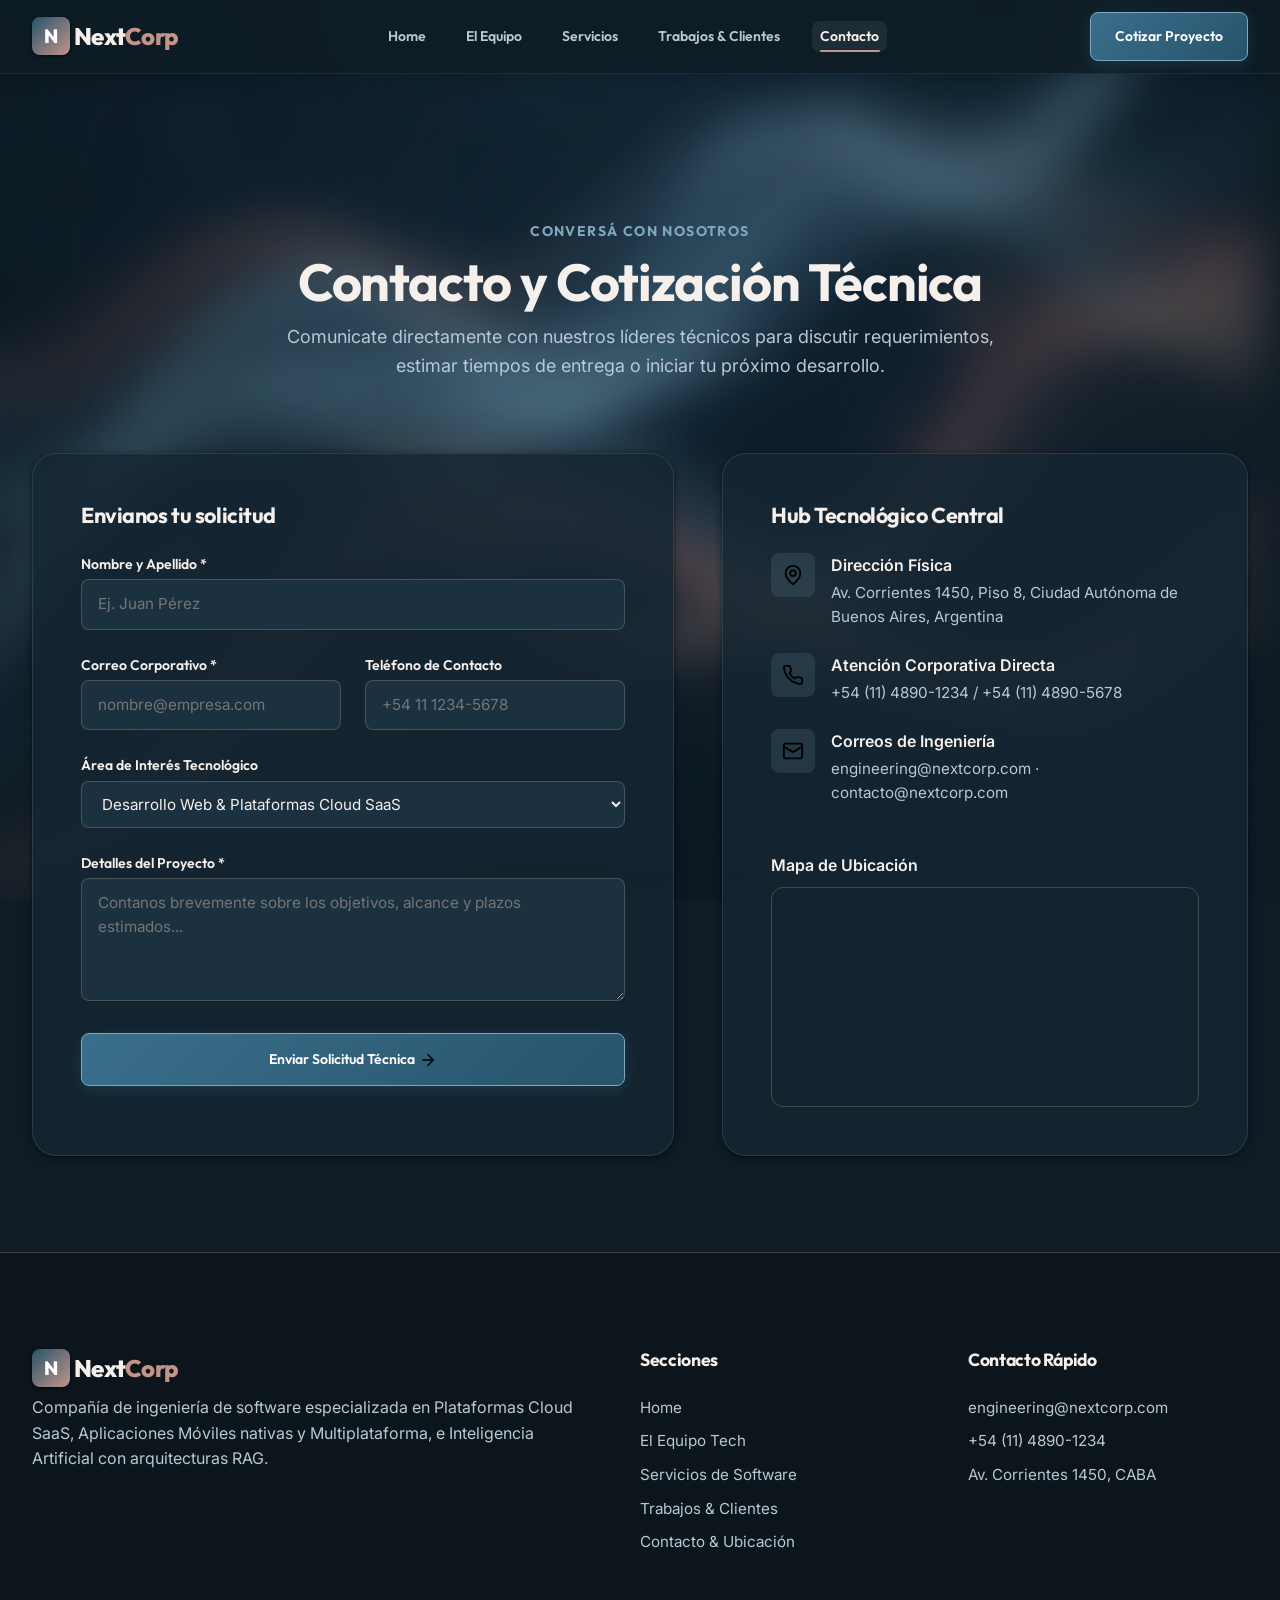
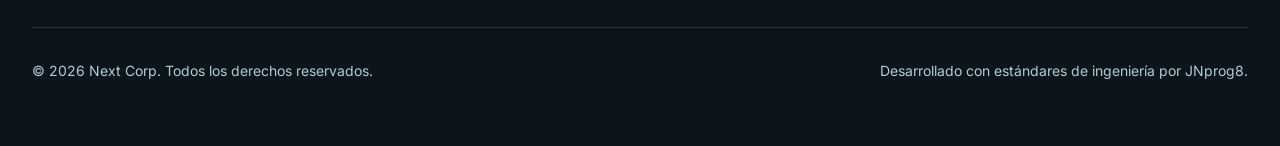
==== src/contacto.html @ 1a6bcebc "feat(portal): implement multi-page corporate website for Next Corp (Sprint 1) - Multi-page architect" ====
<!DOCTYPE html>
<html lang="es">
<head>
  <meta charset="UTF-8">
  <meta name="viewport" content="width=device-width, initial-scale=1.0">
  <title>Contacto y Cotizaciones — Next Corp</title>
  <meta name="description" content="Comunicate con el equipo de ingeniería de Next Corp para cotizar proyectos de desarrollo web, plataformas cloud, apps móviles o inteligencia artificial.">
  <meta name="author" content="Next Corp">

  <!-- Google Fonts: Inter & Outfit -->
  <link rel="preconnect" href="https://fonts.googleapis.com">
  <link rel="preconnect" href="https://fonts.gstatic.com" crossorigin>
  <link href="https://fonts.googleapis.com/css2?family=Inter:wght@300;400;500;600;700&family=Outfit:wght@500;600;700;800&display=swap" rel="stylesheet">

  <!-- Estilos Modulares -->
  <link rel="stylesheet" href="css/variables.css">
  <link rel="stylesheet" href="css/base.css">
  <link rel="stylesheet" href="css/layout.css">
  <link rel="stylesheet" href="css/components.css">
  <link rel="stylesheet" href="css/animations.css">
</head>
<body>
  <!-- Fondo Animado Atmosférico con Efecto Blur -->
  <div class="site-background" aria-hidden="true">
    <img src="assets/img/background-animated.gif" alt="" class="site-background__media">
    <div class="site-background__overlay"></div>
  </div>

  <!-- Barra de Progreso de Navegación Superior (Top Progress Bar) -->
  <div class="page-progress-bar" aria-hidden="true"></div>

  <!-- Enlace accesible para saltar al contenido principal -->
  <a class="skip-link" href="#main">Saltar al contenido principal</a>

  <!-- ==========================================================================
       Header y Navegación Principal
       ========================================================================== -->
  <header class="site-header" data-header>
    <div class="container site-header__inner">
      <a href="index.html" class="logo" aria-label="Next Corp, ir al inicio">
        <span class="logo__mark" aria-hidden="true">N</span>
        <span>Next<span class="logo__accent">Corp</span></span>
      </a>

      <!-- Navegación Desktop -->
      <nav class="site-nav" aria-label="Navegación principal">
        <a href="index.html" class="site-nav__link" data-nav-link>Home</a>
        <a href="equipo.html" class="site-nav__link" data-nav-link>El Equipo</a>
        <a href="servicios.html" class="site-nav__link" data-nav-link>Servicios</a>
        <a href="trabajos.html" class="site-nav__link" data-nav-link>Trabajos & Clientes</a>
        <a href="contacto.html" class="site-nav__link is-active" data-nav-link>Contacto</a>
      </nav>

      <div class="flex items-center gap-sm">
        <a href="contacto.html" class="btn btn--primary" id="header-cta-btn">Cotizar Proyecto</a>
        <button type="button" class="nav-toggle" aria-label="Abrir menú de navegación" aria-expanded="false" data-nav-toggle>
          <span class="nav-toggle__bar" aria-hidden="true"></span>
          <span class="nav-toggle__bar" aria-hidden="true"></span>
          <span class="nav-toggle__bar" aria-hidden="true"></span>
        </button>
      </div>
    </div>

    <!-- Menú Móvil -->
    <div class="mobile-nav" data-mobile-nav aria-label="Menú móvil">
      <a href="index.html" class="mobile-nav__link" data-nav-link>Home</a>
      <a href="equipo.html" class="mobile-nav__link" data-nav-link>El Equipo</a>
      <a href="servicios.html" class="mobile-nav__link" data-nav-link>Servicios</a>
      <a href="trabajos.html" class="mobile-nav__link" data-nav-link>Trabajos & Clientes</a>
      <a href="contacto.html" class="mobile-nav__link is-active" data-nav-link>Contacto</a>
    </div>
  </header>

  <main id="main" class="page-content" style="padding-top: calc(var(--header-height, 74px) + var(--space-xl));">
    <!-- ==========================================================================
         Encabezado de Contacto
         ========================================================================== -->
    <section class="section" aria-label="Contacto y Asesoramiento">
      <div class="container">
        <div class="section-header" data-animate>
          <p class="eyebrow">Conversá con nosotros</p>
          <h1 class="section-title">Contacto y Cotización Técnica</h1>
          <p class="section-subtitle">
            Comunicate directamente con nuestros líderes técnicos para discutir requerimientos, estimar tiempos de entrega o iniciar tu próximo desarrollo.
          </p>
        </div>

        <div class="contact-grid">
          <!-- Columna Izquierda: Formulario y Panel de Confirmación -->
          <div class="contact-card" data-animate>
            
            <!-- Estado General / Errores de Servidor -->
            <div class="form-status" data-form-status role="status" aria-live="polite"></div>

            <!-- Formulario Interactivo con POST y Action -->
            <form action="/api/contact" method="post" data-contact-form novalidate>
              <h2 style="color: var(--color-light); font-size: 1.35rem; margin-bottom: var(--space-md);">Envianos tu solicitud</h2>

              <div class="form-group">
                <label for="contact-name" class="form-label">Nombre y Apellido *</label>
                <input type="text" id="contact-name" name="name" class="form-control" placeholder="Ej. Juan Pérez" required>
                <p class="form-error" data-error-for="contact-name"></p>
              </div>

              <div class="grid grid--2-col" style="gap: var(--space-md);">
                <div class="form-group">
                  <label for="contact-email" class="form-label">Correo Corporativo *</label>
                  <input type="email" id="contact-email" name="email" class="form-control" placeholder="nombre@empresa.com" required>
                  <p class="form-error" data-error-for="contact-email"></p>
                </div>

                <div class="form-group">
                  <label for="contact-phone" class="form-label">Teléfono de Contacto</label>
                  <input type="tel" id="contact-phone" name="phone" class="form-control" placeholder="+54 11 1234-5678">
                </div>
              </div>

              <div class="form-group">
                <label for="contact-service" class="form-label">Área de Interés Tecnológico</label>
                <select id="contact-service" name="service" class="form-control" style="background-color: var(--md-sys-color-surface-container);">
                  <option value="web-cloud">Desarrollo Web & Plataformas Cloud SaaS</option>
                  <option value="mobile">Aplicaciones Móviles (iOS / Android)</option>
                  <option value="ai-data">Inteligencia Artificial, RAG & Data Engineering</option>
                  <option value="consulting">Auditoría de Arquitectura & Consultoría</option>
                </select>
              </div>

              <div class="form-group">
                <label for="contact-message" class="form-label">Detalles del Proyecto *</label>
                <textarea id="contact-message" name="message" rows="4" class="form-control" placeholder="Contanos brevemente sobre los objetivos, alcance y plazos estimados..." required></textarea>
                <p class="form-error" data-error-for="contact-message"></p>
              </div>

              <button type="submit" class="btn btn--primary" style="width: 100%; padding-block: 0.9rem;">
                <span>Enviar Solicitud Técnica</span>
                <img src="assets/icons/arrow-right.svg" width="18" height="18" alt="" aria-hidden="true">
              </button>
            </form>

            <!-- Panel de Confirmación Exitosa (Ocultamiento del Formulario + Revelado) -->
            <div class="contact-success-card" data-form-success-card tabindex="-1" aria-live="polite">
              <div class="contact-success-card__icon" aria-hidden="true">
                <svg width="32" height="32" viewBox="0 0 24 24" fill="none" stroke="currentColor" stroke-width="3">
                  <polyline points="20 6 9 17 4 12"></polyline>
                </svg>
              </div>
              <h2 style="color: var(--color-light); font-size: 1.4rem; margin-bottom: var(--space-xs);">¡Solicitud Enviada con Éxito!</h2>
              <p style="margin-bottom: var(--space-lg); color: var(--md-sys-color-on-surface-variant);">
                Hemos recibido tu mensaje correctamente. Un arquitecto de software de <strong>Next Corp</strong> revisará tus requerimientos y se pondrá en contacto dentro de las próximas 24 horas hábiles.
              </p>
              <button type="button" class="btn btn--outline" data-form-new-message>
                <span>Enviar otra consulta</span>
              </button>
            </div>

          </div>

          <!-- Columna Derecha: Información Directa y Mapa Embed -->
          <div class="contact-card" data-animate data-delay="200" style="display: flex; flex-direction: column; justify-content: space-between;">
            <div>
              <h2 style="color: var(--color-light); font-size: 1.35rem; margin-bottom: var(--space-md);">Hub Tecnológico Central</h2>
              
              <ul class="contact-info-list">
                <li class="contact-info-item">
                  <div class="contact-info-icon" aria-hidden="true">
                    <img src="assets/icons/map-pin.svg" width="22" height="22" alt="">
                  </div>
                  <div>
                    <p class="contact-info-title">Dirección Física</p>
                    <p class="contact-info-text">Av. Corrientes 1450, Piso 8, Ciudad Autónoma de Buenos Aires, Argentina</p>
                  </div>
                </li>

                <li class="contact-info-item">
                  <div class="contact-info-icon" aria-hidden="true">
                    <img src="assets/icons/phone.svg" width="22" height="22" alt="">
                  </div>
                  <div>
                    <p class="contact-info-title">Atención Corporativa Directa</p>
                    <p class="contact-info-text">+54 (11) 4890-1234 / +54 (11) 4890-5678</p>
                  </div>
                </li>

                <li class="contact-info-item">
                  <div class="contact-info-icon" aria-hidden="true">
                    <img src="assets/icons/mail.svg" width="22" height="22" alt="">
                  </div>
                  <div>
                    <p class="contact-info-title">Correos de Ingeniería</p>
                    <p class="contact-info-text">engineering@nextcorp.com · contacto@nextcorp.com</p>
                  </div>
                </li>
              </ul>
            </div>

            <!-- Mapa de Ubicación -->
            <div>
              <p class="contact-info-title" style="margin-bottom: var(--space-xs);">Mapa de Ubicación</p>
              <div class="map-container">
                <iframe
                  title="Mapa de ubicación del Hub Tecnológico de Next Corp en Buenos Aires"
                  src="https://www.google.com/maps/embed?pb=!1m18!1m12!1m3!1d3283.840733737213!2d-58.38883582425988!3d-34.608188172951714!2m3!1f0!2f0!3f0!3m2!1i1024!2i768!4f13.1!3m3!1m2!1s0x95bccac4d6d63321%3A0x6b9d62888cf3ca11!2sAv.%20Corrientes%201450%2C%20C1042AAO%20Cdad.%20Aut%C3%B3noma%20de%20Buenos%20Aires!5e0!3m2!1ses!2sar!4v1700000000000!5m2!1es!2sar"
                  allowfullscreen=""
                  loading="lazy"
                  referrerpolicy="no-referrer-when-downgrade">
                </iframe>
              </div>
            </div>
          </div>
        </div>
      </div>
    </section>
  </main>

  <!-- ==========================================================================
       Footer Corporativo
       ========================================================================== -->
  <footer class="site-footer">
    <div class="container">
      <div class="footer-grid">
        <div class="footer-brand">
          <a href="index.html" class="logo" style="margin-bottom: var(--space-xs);">
            <span class="logo__mark" aria-hidden="true">N</span>
            <span>Next<span class="logo__accent">Corp</span></span>
          </a>
          <p>
            Compañía de ingeniería de software especializada en Plataformas Cloud SaaS, Aplicaciones Móviles nativas y Multiplataforma, e Inteligencia Artificial con arquitecturas RAG.
          </p>
        </div>

        <div>
          <h4 class="footer-title">Secciones</h4>
          <ul class="footer-links">
            <li><a href="index.html">Home</a></li>
            <li><a href="equipo.html">El Equipo Tech</a></li>
            <li><a href="servicios.html">Servicios de Software</a></li>
            <li><a href="trabajos.html">Trabajos & Clientes</a></li>
            <li><a href="contacto.html">Contacto & Ubicación</a></li>
          </ul>
        </div>

        <div>
          <h4 class="footer-title">Contacto Rápido</h4>
          <ul class="footer-links">
            <li><a href="mailto:engineering@nextcorp.com">engineering@nextcorp.com</a></li>
            <li><a href="tel:+541148901234">+54 (11) 4890-1234</a></li>
            <li><a href="contacto.html">Av. Corrientes 1450, CABA</a></li>
          </ul>
        </div>
      </div>

      <div class="footer-bottom">
        <p>&copy; 2026 Next Corp. Todos los derechos reservados.</p>
        <p>Desarrollado con estándares de ingeniería por JNprog8.</p>
      </div>
    </div>
  </footer>

  <!-- Script Principal ES Modules -->
  <script type="module" src="./js/main.js"></script>
</body>
</html>
---- src/css/variables.css ----
:root {
  /* ==========================================================================
     Design Tokens - Paleta Armónica UX/UI Solicitada
     #28536B (Azul Petróleo), #C2948A (Dusty Rose), #7EA8BE (Azul Aero),
     #F6F0ED (Blanco Alabastro / Fondo Claro), #BBB193 (Sage Arena)
     ========================================================================== */
  
  /* Colores Base de la Paleta */
  --color-primary: #28536B;            /* Azul petróleo / Navy profundo corporativo */
  --color-primary-dark: #173241;       /* Azul petróleo oscuro para fondos y headers */
  --color-primary-light: #3a6f8c;      /* Azul petróleo brillante */

  --color-secondary: #C2948A;          /* Dusty Rose / Arcilla cálida (Acento y botones secundarios) */
  --color-secondary-dark: #a8766b;
  --color-secondary-light: #d6b2aa;

  --color-tertiary: #7EA8BE;           /* Azul Aero / Celeste suave (Links, badges, highlights) */
  --color-tertiary-dark: #5c8b9f;
  --color-tertiary-light: #a3c4d5;

  --color-light: #F6F0ED;              /* Blanco Alabastro / Lino suave (Superficie clara y textos) */
  --color-sand: #BBB193;               /* Sage Arena / Dorado suave (Detalles sutiles, bordes, tags) */

  /* Roles Tonales Material Design 3 */
  --md-sys-color-primary: var(--color-primary);
  --md-sys-color-on-primary: #ffffff;
  --md-sys-color-primary-container: #d8e5ed;
  --md-sys-color-on-primary-container: #102430;

  --md-sys-color-secondary: var(--color-secondary);
  --md-sys-color-on-secondary: #ffffff;
  --md-sys-color-secondary-container: #faebe8;
  --md-sys-color-on-secondary-container: #44241d;

  --md-sys-color-tertiary: var(--color-tertiary);
  --md-sys-color-on-tertiary: #ffffff;
  --md-sys-color-tertiary-container: #e6f0f5;
  --md-sys-color-on-tertiary-container: #1b3542;

  /* Superficies y Fondos en Modo Dark/High-Tech Elegante */
  --md-sys-color-background: #0f1c24;
  --md-sys-color-on-background: var(--color-light);
  --md-sys-color-surface: #152632;
  --md-sys-color-surface-container: #1b3140;
  --md-sys-color-surface-container-high: #243e50;
  --md-sys-color-on-surface: var(--color-light);
  --md-sys-color-on-surface-variant: #b8c9d4;
  --md-sys-color-outline: rgba(187, 177, 147, 0.28);
  --md-sys-color-outline-variant: rgba(126, 168, 190, 0.2);

  /* Colores de Acento y Marcadores */
  --color-accent-blue: var(--color-tertiary);
  --color-accent-orange: var(--color-secondary);
  --color-accent-teal: #48bca6;
  --color-accent-sand: var(--color-sand);

  /* Estados Funcionales */
  --color-success: #2ec4b6;
  --color-success-bg: rgba(46, 196, 182, 0.15);
  --color-warning: #e7a93c;
  --color-error: #e76f51;
  --color-error-bg: rgba(231, 111, 81, 0.15);

  /* ==========================================================================
     Tipografía y Jerarquía Modular (Outfit + Inter)
     ========================================================================== */
  --font-sans: "Inter", -apple-system, BlinkMacSystemFont, "Segoe UI", Roboto, sans-serif;
  --font-heading: "Outfit", "Inter", sans-serif;

  --font-size-display: clamp(2.5rem, 5vw + 1rem, 4.25rem);
  --font-size-h1: clamp(2rem, 3.5vw + 0.5rem, 3.25rem);
  --font-size-h2: clamp(1.6rem, 2.5vw + 0.5rem, 2.35rem);
  --font-size-h3: clamp(1.25rem, 1.5vw + 0.5rem, 1.75rem);
  --font-size-h4: 1.15rem;
  --font-size-body: 1rem;
  --font-size-small: 0.875rem;
  --font-size-caption: 0.75rem;

  --font-weight-normal: 400;
  --font-weight-medium: 500;
  --font-weight-semibold: 600;
  --font-weight-bold: 700;
  --font-weight-extrabold: 800;

  --line-height-tight: 1.15;
  --line-height-heading: 1.25;
  --line-height-body: 1.6;

  /* ==========================================================================
     Espaciado Proporcional (M3 Base 8px)
     ========================================================================== */
  --space-2xs: 0.25rem; /* 4px */
  --space-xs: 0.5rem;   /* 8px */
  --space-sm: 1rem;     /* 16px */
  --space-md: 1.5rem;   /* 24px */
  --space-lg: 2rem;     /* 32px */
  --space-xl: 3rem;     /* 48px */
  --space-2xl: 4.5rem;  /* 72px */
  --space-3xl: 6rem;    /* 96px */

  /* ==========================================================================
     Elevación y Sombras (Material Design 3)
     ========================================================================== */
  --elevation-1: 0 1px 3px 1px rgba(0, 0, 0, 0.25), 0 1px 2px 0 rgba(0, 0, 0, 0.35);
  --elevation-2: 0 2px 6px 2px rgba(0, 0, 0, 0.28), 0 1px 2px 0 rgba(0, 0, 0, 0.4);
  --elevation-3: 0 4px 8px 3px rgba(0, 0, 0, 0.32), 0 1px 3px 0 rgba(0, 0, 0, 0.45);
  --elevation-4: 0 6px 10px 4px rgba(0, 0, 0, 0.35), 0 2px 3px 0 rgba(0, 0, 0, 0.5);
  --elevation-5: 0 8px 12px 6px rgba(0, 0, 0, 0.38), 0 4px 4px 0 rgba(0, 0, 0, 0.55);

  /* Sombras Cromáticas con la paleta de diseño */
  --glow-primary: 0 0 25px rgba(126, 168, 190, 0.35);
  --glow-secondary: 0 0 25px rgba(194, 148, 138, 0.35);

  /* ==========================================================================
     Radios de Borde
     ========================================================================== */
  --radius-xs: 4px;
  --radius-sm: 8px;
  --radius-md: 12px;
  --radius-lg: 16px;
  --radius-xl: 24px;
  --radius-full: 9999px;

  /* ==========================================================================
     Curvas de Aceleración y Motion (Inspirado en Lando Norris / Offbrand)
     ========================================================================== */
  --cubic-default: cubic-bezier(0.65, 0.05, 0, 1);
  --cubic-smooth: cubic-bezier(0.22, 1, 0.36, 1);
  --transition-fast: 180ms var(--cubic-smooth);
  --transition-normal: 350ms var(--cubic-smooth);
  --transition-slow: 600ms var(--cubic-default);
  --transition-page: 400ms var(--cubic-default);

  /* ==========================================================================
     Z-Index Layering
     ========================================================================== */
  --z-base: 1;
  --z-card: 10;
  --z-sticky: 100;
  --z-header: 1000;
  --z-loader-bar: 1100;
  --z-modal: 2000;
}
---- src/css/base.css ----
/* ==========================================================================
   Base CSS - Reset, Tipografía Global, Accesibilidad y Foco
   ========================================================================== */

/* Importación de Google Fonts: Outfit (Headings) e Inter (Body) */
@import url("https://fonts.googleapis.com/css2?family=Inter:wght@300;400;500;600;700&family=Outfit:wght@500;600;700;800&display=swap");

*,
*::before,
*::after {
  box-sizing: border-box;
  margin: 0;
  padding: 0;
}

html {
  font-size: 16px;
  scroll-behavior: smooth;
  -webkit-text-size-adjust: 100%;
}

body {
  font-family: var(--font-sans);
  font-size: var(--font-size-body);
  font-weight: var(--font-weight-normal);
  line-height: var(--line-height-body);
  color: var(--md-sys-color-on-background);
  background-color: var(--md-sys-color-background);
  min-height: 100vh;
  display: flex;
  flex-direction: column;
  overflow-x: hidden;
  position: relative;
  -webkit-font-smoothing: antialiased;
  -moz-osx-font-smoothing: grayscale;
}

/* ==========================================================================
   Fondo Animado Atmosférico con Efecto Blur
   ========================================================================== */
.site-background {
  position: fixed;
  inset: 0;
  width: 100vw;
  height: 100vh;
  z-index: -10;
  pointer-events: none;
  overflow: hidden;
  background-color: var(--md-sys-color-background);
}

.site-background__media {
  position: absolute;
  inset: -40px;
  width: calc(100% + 80px);
  height: calc(100% + 80px);
  object-fit: cover;
  filter: blur(24px) brightness(0.85) saturate(1.4);
  transform: scale(1.04);
  opacity: 0.9;
  will-change: transform, filter;
}

.site-background__overlay {
  position: absolute;
  inset: 0;
  background: radial-gradient(
    circle at 50% 30%,
    rgba(15, 28, 36, 0.2) 0%,
    rgba(15, 28, 36, 0.6) 75%,
    rgba(15, 28, 36, 0.85) 100%
  );
}

/* Enlaces y Textos */
a {
  color: inherit;
  text-decoration: none;
  transition: color var(--transition-fast);
}

img,
svg,
video {
  display: block;
  max-width: 100%;
  height: auto;
}

/* Headings */
h1,
h2,
h3,
h4,
h5,
h6 {
  font-family: var(--font-heading);
  color: var(--color-light);
  line-height: var(--line-height-heading);
  font-weight: var(--font-weight-bold);
  letter-spacing: -0.02em;
}

h1 { font-size: var(--font-size-h1); }
h2 { font-size: var(--font-size-h2); }
h3 { font-size: var(--font-size-h3); }
h4 { font-size: var(--font-size-h4); }

p {
  color: var(--md-sys-color-on-surface-variant);
  margin-bottom: var(--space-sm);
}

p:last-child {
  margin-bottom: 0;
}

/* Botones y Form Controles */
button,
input,
textarea,
select {
  font: inherit;
  color: inherit;
  background: transparent;
  border: none;
}

button {
  cursor: pointer;
}

/* Utilidades de Accesibilidad y Foco Visible */
:focus-visible {
  outline: 3px solid var(--color-tertiary);
  outline-offset: 3px;
  border-radius: var(--radius-xs);
}

.skip-link {
  position: absolute;
  top: -9999px;
  left: 50%;
  transform: translateX(-50%);
  background: var(--color-secondary);
  color: #ffffff;
  padding: var(--space-xs) var(--space-md);
  border-radius: var(--radius-sm);
  font-weight: var(--font-weight-bold);
  z-index: 9999;
  text-decoration: none;
  box-shadow: var(--elevation-4);
}

.skip-link:focus {
  top: var(--space-sm);
}

.sr-only {
  position: absolute;
  width: 1px;
  height: 1px;
  padding: 0;
  margin: -1px;
  overflow: hidden;
  clip: rect(0, 0, 0, 0);
  white-space: nowrap;
  border-width: 0;
}

/* Badges y Eyebrows */
.eyebrow {
  display: inline-flex;
  align-items: center;
  gap: var(--space-2xs);
  font-family: var(--font-heading);
  font-size: var(--font-size-small);
  font-weight: var(--font-weight-bold);
  text-transform: uppercase;
  letter-spacing: 0.1em;
  color: var(--color-tertiary);
  margin-bottom: var(--space-xs);
}

.badge {
  display: inline-flex;
  align-items: center;
  padding: 0.25rem 0.75rem;
  border-radius: var(--radius-full);
  font-size: var(--font-size-caption);
  font-weight: var(--font-weight-semibold);
  letter-spacing: 0.05em;
  text-transform: uppercase;
  background: rgba(126, 168, 190, 0.15);
  color: var(--color-tertiary);
  border: 1px solid rgba(126, 168, 190, 0.35);
}

.badge--orange,
.badge--secondary {
  background: rgba(194, 148, 138, 0.18);
  color: var(--color-secondary);
  border-color: rgba(194, 148, 138, 0.4);
}

.badge--teal,
.badge--sand {
  background: rgba(187, 177, 147, 0.18);
  color: var(--color-sand);
  border-color: rgba(187, 177, 147, 0.4);
}
---- src/css/layout.css ----
/* ==========================================================================
   Layout CSS - Contenedores, Grid de 12 Columnas y Secciones
   ========================================================================== */

/* Contenedor Principal */
.container {
  width: 100%;
  max-width: var(--container-max-width);
  margin-inline: auto;
  padding-inline: var(--space-md);
}

@media (min-width: 768px) {
  .container {
    padding-inline: var(--space-lg);
  }
}

/* Secciones */
.section {
  padding-block: var(--space-2xl);
  position: relative;
}

@media (min-width: 992px) {
  .section {
    padding-block: var(--space-3xl);
  }
}

.section--alt {
  background: rgba(21, 38, 50, 0.55);
  backdrop-filter: blur(14px);
  -webkit-backdrop-filter: blur(14px);
}

.section-header {
  text-align: center;
  max-width: 760px;
  margin-inline: auto;
  margin-bottom: var(--space-2xl);
}

.section-header--left {
  text-align: left;
  margin-inline: 0;
}

.section-header .section-title {
  margin-bottom: var(--space-xs);
}

.section-header .section-subtitle {
  font-size: 1.125rem;
  color: var(--md-sys-color-on-surface-variant);
}

/* ==========================================================================
   Grid System (Inspirado en el estándar de Bootstrap de 12 Columnas)
   ========================================================================== */
.grid {
  display: grid;
  gap: var(--space-md);
}

@media (min-width: 768px) {
  .grid {
    gap: var(--space-lg);
  }
}

/* Grillas Comunes */
.grid--1-col {
  grid-template-columns: 1fr;
}

.grid--2-col {
  grid-template-columns: 1fr;
}

@media (min-width: 768px) {
  .grid--2-col {
    grid-template-columns: repeat(2, 1fr);
  }
}

.grid--3-col {
  grid-template-columns: 1fr;
}

@media (min-width: 768px) {
  .grid--3-col {
    grid-template-columns: repeat(2, 1fr);
  }
}

@media (min-width: 992px) {
  .grid--3-col {
    grid-template-columns: repeat(3, 1fr);
  }
}

.grid--4-col {
  grid-template-columns: repeat(2, 1fr);
}

@media (min-width: 768px) {
  .grid--4-col {
    grid-template-columns: repeat(3, 1fr);
  }
}

@media (min-width: 992px) {
  .grid--4-col {
    grid-template-columns: repeat(4, 1fr);
  }
}

/* Flex Utilities */
.flex {
  display: flex;
}

.flex-col {
  flex-direction: column;
}

.items-center {
  align-items: center;
}

.justify-between {
  justify-content: space-between;
}

.justify-center {
  justify-content: center;
}

.gap-sm {
  gap: var(--space-sm);
}

.gap-md {
  gap: var(--space-md);
}

.gap-lg {
  gap: var(--space-lg);
}
---- src/css/components.css ----
/* ==========================================================================
   Components CSS - Componentes del Portal Next Corp
   Paleta: #28536B (Primary), #C2948A (Secondary), #7EA8BE (Tertiary),
           #F6F0ED (Light), #BBB193 (Sand)
   ========================================================================== */

/* ==========================================================================
   1. Header y Navegación Principal
   ========================================================================== */
.site-header {
  position: fixed;
  top: 0;
  left: 0;
  width: 100%;
  height: var(--header-height, 74px);
  background: rgba(15, 28, 36, 0.85);
  backdrop-filter: blur(18px);
  -webkit-backdrop-filter: blur(18px);
  border-bottom: 1px solid rgba(126, 168, 190, 0.12);
  box-shadow: 0 4px 20px rgba(0, 0, 0, 0.18);
  z-index: var(--z-header);
  transition: background-color var(--transition-normal),
              box-shadow var(--transition-normal),
              border-color var(--transition-normal);
}

.site-header.is-scrolled {
  background: rgba(15, 28, 36, 0.94);
  box-shadow: 0 6px 24px rgba(0, 0, 0, 0.35);
  border-bottom-color: rgba(126, 168, 190, 0.2);
}

.site-header__inner {
  height: 100%;
  display: flex;
  align-items: center;
  justify-content: space-between;
}

.logo {
  display: flex;
  align-items: center;
  gap: var(--space-2xs);
  font-family: var(--font-heading);
  font-size: 1.5rem;
  font-weight: var(--font-weight-extrabold);
  color: var(--color-light);
  letter-spacing: -0.03em;
}

.logo__mark {
  width: 38px;
  height: 38px;
  background: linear-gradient(135deg, var(--color-primary), var(--color-secondary));
  border-radius: var(--radius-sm);
  display: flex;
  align-items: center;
  justify-content: center;
  color: #ffffff;
  font-size: 1.2rem;
  font-weight: 800;
  box-shadow: var(--elevation-1);
}

.logo__accent {
  color: var(--color-secondary);
}

/* Navegación Desktop */
.site-nav {
  display: none;
}

@media (min-width: 992px) {
  .site-nav {
    display: flex;
    align-items: center;
    gap: var(--space-md);
  }

  .site-nav__link {
    position: relative;
    font-family: var(--font-heading);
    font-size: var(--font-size-small);
    font-weight: var(--font-weight-semibold);
    color: var(--md-sys-color-on-surface-variant);
    padding: var(--space-2xs) var(--space-xs);
    border-radius: var(--radius-sm);
    transition: color var(--transition-fast),
                background-color var(--transition-fast);
  }

  .site-nav__link::after {
    content: '';
    position: absolute;
    bottom: 0px;
    left: 50%;
    width: 0%;
    height: 2px;
    background: var(--color-tertiary);
    border-radius: var(--radius-full);
    transform: translateX(-50%);
    transition: width var(--transition-fast);
  }

  .site-nav__link:hover {
    color: var(--color-light);
    background: rgba(126, 168, 190, 0.08);
  }

  .site-nav__link:hover::after {
    width: 60%;
  }

  .site-nav__link.is-active {
    color: var(--color-light);
    background: rgba(126, 168, 190, 0.12);
  }

  .site-nav__link.is-active::after {
    width: 80%;
    background: var(--color-secondary);
  }
}

/* Menú Toggle Móvil */
.nav-toggle {
  display: flex;
  flex-direction: column;
  justify-content: center;
  gap: 5px;
  width: 40px;
  height: 40px;
  padding: 8px;
  border-radius: var(--radius-sm);
  background: rgba(255, 255, 255, 0.05);
  border: 1px solid var(--md-sys-color-outline);
}

.nav-toggle__bar {
  width: 100%;
  height: 2px;
  background-color: var(--color-light);
  border-radius: 2px;
  transition: transform var(--transition-normal),
              opacity var(--transition-normal);
}

.nav-toggle[aria-expanded="true"] .nav-toggle__bar:nth-child(1) {
  transform: translateY(7px) rotate(45deg);
}

.nav-toggle[aria-expanded="true"] .nav-toggle__bar:nth-child(2) {
  opacity: 0;
}

.nav-toggle[aria-expanded="true"] .nav-toggle__bar:nth-child(3) {
  transform: translateY(-7px) rotate(-45deg);
}

@media (min-width: 992px) {
  .nav-toggle {
    display: none;
  }
}

/* Menú Móvil Desplegable */
.mobile-nav {
  position: fixed;
  top: var(--header-height, 74px);
  left: 0;
  width: 100%;
  background: rgba(15, 28, 36, 0.98);
  backdrop-filter: blur(20px);
  border-bottom: 1px solid var(--md-sys-color-outline);
  padding: var(--space-lg);
  display: flex;
  flex-direction: column;
  gap: var(--space-md);
  box-shadow: var(--elevation-4);
  transform: translateY(-100%);
  opacity: 0;
  visibility: hidden;
  transition: transform var(--transition-normal),
              opacity var(--transition-normal),
              visibility var(--transition-normal);
  z-index: var(--z-sticky);
}

.mobile-nav.is-open {
  transform: translateY(0);
  opacity: 1;
  visibility: visible;
}

.mobile-nav__link {
  font-family: var(--font-heading);
  font-size: 1.25rem;
  font-weight: var(--font-weight-semibold);
  color: var(--color-light);
  padding: var(--space-xs) 0;
  border-bottom: 1px solid var(--md-sys-color-outline-variant);
}

.mobile-nav__link.is-active {
  color: var(--color-secondary);
}

/* ==========================================================================
   2. Botones y Llamados a la Acción (CTA)
   ========================================================================== */
.btn {
  display: inline-flex;
  align-items: center;
  justify-content: center;
  gap: var(--space-2xs);
  padding: 0.75rem 1.5rem;
  font-family: var(--font-heading);
  font-size: var(--font-size-small);
  font-weight: var(--font-weight-semibold);
  border-radius: var(--radius-sm);
  transition: transform var(--transition-fast),
              background-color var(--transition-fast),
              box-shadow var(--transition-fast),
              border-color var(--transition-fast);
  white-space: nowrap;
}

.btn:hover {
  transform: translateY(-2px);
}

.btn:active {
  transform: translateY(0);
}

.btn--primary {
  background: linear-gradient(135deg, var(--color-primary-light), var(--color-primary));
  color: #ffffff;
  border: 1px solid var(--color-tertiary);
  box-shadow: 0 4px 14px rgba(40, 83, 107, 0.45);
}

.btn--primary:hover {
  background: linear-gradient(135deg, var(--color-tertiary), var(--color-primary));
  box-shadow: 0 6px 20px rgba(126, 168, 190, 0.45);
}

.btn--secondary {
  background: linear-gradient(135deg, var(--color-secondary), var(--color-secondary-dark));
  color: #ffffff;
  box-shadow: 0 4px 14px rgba(194, 148, 138, 0.35);
}

.btn--secondary:hover {
  background: linear-gradient(135deg, var(--color-secondary-light), var(--color-secondary));
  box-shadow: 0 6px 20px rgba(194, 148, 138, 0.5);
}

.btn--outline {
  background: transparent;
  color: var(--color-light);
  border: 1px solid var(--md-sys-color-outline);
}

.btn--outline:hover {
  background: rgba(126, 168, 190, 0.15);
  border-color: var(--color-tertiary);
  color: #ffffff;
}

.hero {
  position: relative;
  padding-top: var(--header-height, 74px);
  min-height: 85vh;
  display: flex;
  align-items: center;
  overflow: hidden;
  background-color: transparent;
}

.carousel {
  position: relative;
  width: 100%;
  min-height: calc(85vh - var(--header-height, 74px));
  display: flex;
  align-items: center;
  overflow: hidden;
}

.carousel__track {
  display: flex;
  width: 100%;
  min-height: calc(85vh - var(--header-height, 74px));
  transition: transform 750ms cubic-bezier(0.25, 1, 0.5, 1);
  will-change: transform;
}

.carousel__slide {
  flex: 0 0 100%;
  min-width: 100%;
  width: 100%;
  position: relative;
  min-height: calc(85vh - var(--header-height, 74px));
  display: flex;
  align-items: center;
  overflow: hidden;
}

.carousel__bg {
  position: absolute;
  inset: 0;
  z-index: -1;
  overflow: hidden;
}

.carousel__bg img {
  width: 100%;
  height: 100%;
  object-fit: cover;
  filter: brightness(0.48) contrast(1.1);
  opacity: 0.85;
}

.carousel__bg::after {
  content: "";
  position: absolute;
  inset: 0;
  background: linear-gradient(
    90deg,
    rgba(15, 28, 36, 0.88) 0%,
    rgba(15, 28, 36, 0.55) 50%,
    rgba(15, 28, 36, 0.25) 100%
  );
}

.carousel__content {
  max-width: 720px;
  padding-block: var(--space-2xl);
}

.carousel__title {
  font-size: var(--font-size-display);
  font-weight: var(--font-weight-extrabold);
  color: var(--color-light);
  margin-bottom: var(--space-md);
  line-height: var(--line-height-tight);
}

.carousel__description {
  font-size: 1.15rem;
  color: var(--md-sys-color-on-surface-variant);
  margin-bottom: var(--space-lg);
  line-height: var(--line-height-body);
}

.carousel__actions {
  display: flex;
  flex-wrap: wrap;
  gap: var(--space-sm);
}

/* Barra de Carga y Progreso del Carrusel (Hero) */
.carousel__progress {
  position: absolute;
  bottom: 0;
  left: 0;
  width: 100%;
  height: 4px;
  background: rgba(246, 240, 237, 0.12);
  z-index: 10;
  overflow: hidden;
}

.carousel__progress-bar {
  height: 100%;
  width: 0%;
  background: linear-gradient(90deg, var(--color-primary-light), var(--color-secondary), var(--color-tertiary));
  box-shadow: 0 0 10px rgba(194, 148, 138, 0.7), 0 0 5px rgba(126, 168, 190, 0.6);
  will-change: width;
}

/* Controles de Carrusel */
.carousel__controls {
  position: absolute;
  bottom: var(--space-lg);
  right: var(--space-md);
  display: flex;
  align-items: center;
  gap: var(--space-xs);
  z-index: 10;
  background: rgba(15, 28, 36, 0.85);
  backdrop-filter: blur(8px);
  padding: var(--space-2xs) var(--space-xs);
  border-radius: var(--radius-full);
  border: 1px solid var(--md-sys-color-outline);
}

.carousel__indicators {
  display: flex;
  gap: 6px;
}

.carousel__dot {
  width: 10px;
  height: 10px;
  border-radius: 50%;
  background: rgba(246, 240, 237, 0.3);
  border: none;
  padding: 0;
  transition: width var(--transition-fast),
              background-color var(--transition-fast),
              border-radius var(--transition-fast);
}

.carousel__dot.is-active {
  width: 24px;
  border-radius: var(--radius-full);
  background: var(--color-secondary);
}

.carousel__btn {
  display: flex;
  align-items: center;
  justify-content: center;
  width: 32px;
  height: 32px;
  border-radius: 50%;
  color: var(--color-light);
  background: rgba(255, 255, 255, 0.08);
  transition: background-color var(--transition-fast), color var(--transition-fast);
}

.carousel__btn:hover {
  background: var(--color-primary);
  color: #ffffff;
}

/* ==========================================================================
   4. Secciones del Home / Páginas
   ========================================================================== */
.section {
  padding-block: var(--space-3xl);
  background-color: transparent;
}

.section--alt {
  background: rgba(21, 38, 50, 0.55);
  backdrop-filter: blur(14px);
  -webkit-backdrop-filter: blur(14px);
}

.section-header {
  text-align: center;
  max-width: 760px;
  margin: 0 auto var(--space-2xl);
}

.section-title {
  margin-bottom: var(--space-xs);
}

.section-subtitle {
  font-size: 1.1rem;
  color: var(--md-sys-color-on-surface-variant);
}

.strip {
  padding-block: var(--space-2xl);
  background-color: transparent;
}

.strip--featured {
  background: rgba(15, 28, 36, 0.5);
  backdrop-filter: blur(14px);
  -webkit-backdrop-filter: blur(14px);
}

/* Tarjetas de Especialidad */
.strip-card {
  background: rgba(21, 38, 50, 0.78);
  backdrop-filter: blur(16px);
  -webkit-backdrop-filter: blur(16px);
  border: 1px solid rgba(126, 168, 190, 0.18);
  border-radius: var(--radius-lg);
  padding: var(--space-lg);
  display: flex;
  flex-direction: column;
  justify-content: space-between;
  transition: transform var(--transition-normal),
              box-shadow var(--transition-normal),
              border-color var(--transition-normal);
}

.strip-card:hover {
  transform: translateY(-6px);
  box-shadow: var(--elevation-3), var(--glow-primary);
  border-color: var(--color-tertiary);
}

.strip-card__icon {
  width: 48px;
  height: 48px;
  border-radius: var(--radius-md);
  background: rgba(126, 168, 190, 0.15);
  display: flex;
  align-items: center;
  justify-content: center;
  color: var(--color-tertiary);
  margin-bottom: var(--space-md);
}

.strip-card__icon--orange {
  background: rgba(194, 148, 138, 0.18);
  color: var(--color-secondary);
}

.strip-card__icon--teal {
  background: rgba(187, 177, 147, 0.18);
  color: var(--color-sand);
}

.strip-card__title {
  font-size: 1.25rem;
  margin-bottom: var(--space-xs);
  color: var(--color-light);
}

.strip-card__link {
  display: inline-flex;
  align-items: center;
  gap: var(--space-2xs);
  font-family: var(--font-heading);
  font-size: var(--font-size-small);
  font-weight: var(--font-weight-semibold);
  color: var(--color-tertiary);
  margin-top: var(--space-md);
}

.strip-card__link:hover {
  text-decoration: underline;
}

/* ==========================================================================
   5. Tarjetas de Equipo (El Equipo)
   ========================================================================== */
.team-card {
  background: rgba(21, 38, 50, 0.78);
  backdrop-filter: blur(16px);
  -webkit-backdrop-filter: blur(16px);
  border: 1px solid rgba(126, 168, 190, 0.18);
  border-radius: var(--radius-lg);
  overflow: hidden;
  transition: transform var(--transition-normal),
              box-shadow var(--transition-normal),
              border-color var(--transition-normal);
}

.team-card:hover {
  transform: translateY(-6px);
  box-shadow: var(--elevation-4), var(--glow-secondary);
  border-color: var(--color-secondary);
}

.team-card__image-wrap {
  width: 100%;
  height: 280px;
  overflow: hidden;
  background-color: var(--md-sys-color-surface-container);
}

.team-card__image {
  width: 100%;
  height: 100%;
  object-fit: cover;
  transition: transform var(--transition-slow);
}

.team-card:hover .team-card__image {
  transform: scale(1.05);
}

.team-card__body {
  padding: var(--space-lg);
}

.team-card__name {
  font-size: 1.3rem;
  margin-bottom: 2px;
  color: var(--color-light);
}

.team-card__role {
  font-size: var(--font-size-small);
  font-weight: var(--font-weight-semibold);
  color: var(--color-tertiary);
  margin-bottom: var(--space-sm);
}

.team-card__bio {
  font-size: 0.95rem;
  margin-bottom: var(--space-md);
}

.team-card__socials {
  display: flex;
  gap: var(--space-xs);
  border-top: 1px solid var(--md-sys-color-outline-variant);
  padding-top: var(--space-sm);
}

.team-card__social-link {
  width: 36px;
  height: 36px;
  border-radius: var(--radius-sm);
  background: rgba(255, 255, 255, 0.05);
  display: flex;
  align-items: center;
  justify-content: center;
  color: var(--md-sys-color-on-surface-variant);
  transition: background-color var(--transition-fast), color var(--transition-fast);
}

.team-card__social-link:hover {
  background: var(--color-primary);
  color: #ffffff;
}

/* ==========================================================================
   6. Bloques de Servicios (Servicios)
   ========================================================================== */
.service-block {
  display: grid;
  grid-template-columns: 1fr;
  gap: var(--space-xl);
  background: var(--md-sys-color-surface);
  border: 1px solid var(--md-sys-color-outline);
  border-radius: var(--radius-xl);
  padding: var(--space-xl);
  margin-bottom: var(--space-2xl);
  align-items: center;
}

@media (min-width: 992px) {
  .service-block {
    grid-template-columns: 1fr 1fr;
  }

  .service-block--reverse {
    direction: rtl;
  }

  .service-block--reverse > * {
    direction: ltr;
  }
}

.service-block__image-wrap {
  border-radius: var(--radius-lg);
  overflow: hidden;
  box-shadow: var(--elevation-2);
  height: 340px;
}

.service-block__image {
  width: 100%;
  height: 100%;
  object-fit: cover;
  transition: transform var(--transition-slow);
}

.service-block:hover .service-block__image {
  transform: scale(1.03);
}

.service-block__features {
  list-style: none;
  margin-block: var(--space-md);
  display: flex;
  flex-direction: column;
  gap: var(--space-xs);
}

.service-block__feature-item {
  display: flex;
  align-items: flex-start;
  gap: var(--space-xs);
  font-size: 0.95rem;
  color: var(--md-sys-color-on-surface-variant);
}

.service-block__feature-icon {
  color: var(--color-tertiary);
  font-weight: bold;
}

/* ==========================================================================
   7. Portafolio de Trabajos y Filtros (Trabajos / Clientes)
   ========================================================================== */
.portfolio-filters {
  display: flex;
  flex-wrap: wrap;
  justify-content: center;
  gap: var(--space-xs);
  margin-bottom: var(--space-xl);
}

.filter-btn {
  padding: 0.5rem 1.25rem;
  border-radius: var(--radius-full);
  font-family: var(--font-heading);
  font-size: var(--font-size-small);
  font-weight: var(--font-weight-semibold);
  color: var(--md-sys-color-on-surface-variant);
  background: var(--md-sys-color-surface);
  border: 1px solid var(--md-sys-color-outline);
  transition: all var(--transition-fast);
}

.filter-btn:hover {
  color: var(--color-light);
  border-color: var(--color-tertiary);
}

.filter-btn.is-active {
  background: var(--color-primary);
  color: #ffffff;
  border-color: var(--color-tertiary);
  box-shadow: var(--elevation-1);
}

.project-card {
  background: rgba(21, 38, 50, 0.78);
  backdrop-filter: blur(16px);
  -webkit-backdrop-filter: blur(16px);
  border: 1px solid rgba(126, 168, 190, 0.18);
  border-radius: var(--radius-lg);
  overflow: hidden;
  display: flex;
  flex-direction: column;
  transition: transform var(--transition-normal),
              box-shadow var(--transition-normal),
              border-color var(--transition-normal);
}

.project-card:hover {
  transform: translateY(-6px);
  box-shadow: var(--elevation-4), var(--glow-primary);
  border-color: var(--color-tertiary);
}

.project-card__image-wrap {
  width: 100%;
  height: 220px;
  overflow: hidden;
  background-color: var(--md-sys-color-surface-container);
}

.project-card__image {
  width: 100%;
  height: 100%;
  object-fit: cover;
  transition: transform var(--transition-slow);
}

.project-card:hover .project-card__image {
  transform: scale(1.06);
}

.project-card__body {
  padding: var(--space-lg);
  display: flex;
  flex-direction: column;
  flex-grow: 1;
}

.project-card__category {
  margin-bottom: var(--space-xs);
  align-self: flex-start;
}

.project-card__title {
  font-size: 1.25rem;
  margin-bottom: var(--space-xs);
  color: var(--color-light);
}

.project-card__desc {
  font-size: 0.95rem;
  margin-bottom: var(--space-md);
  flex-grow: 1;
}

.project-card__client {
  font-size: var(--font-size-small);
  color: var(--color-sand);
  border-top: 1px solid var(--md-sys-color-outline-variant);
  padding-top: var(--space-xs);
}

/* ==========================================================================
   7. Carrusel Continuo de Marcas y Clientes (Infinite Logo Marquee)
   ========================================================================== */
.clients-section {
  margin-top: var(--space-3xl);
  text-align: center;
  position: relative;
  overflow: hidden;
}

.clients-marquee {
  position: relative;
  width: 100%;
  overflow: hidden;
  padding-block: var(--space-xs);
  mask-image: linear-gradient(
    to right,
    transparent 0%,
    black 12%,
    black 88%,
    transparent 100%
  );
  -webkit-mask-image: linear-gradient(
    to right,
    transparent 0%,
    black 12%,
    black 88%,
    transparent 100%
  );
}

.clients-marquee__track {
  display: flex;
  width: max-content;
  gap: var(--space-lg);
  animation: marqueeContinuous 24s linear infinite;
  will-change: transform;
}

.clients-marquee:hover .clients-marquee__track {
  animation-play-state: paused;
}

.clients-marquee__group {
  display: flex;
  align-items: center;
  gap: var(--space-lg);
  flex-shrink: 0;
}

@keyframes marqueeContinuous {
  0% {
    transform: translateX(0);
  }
  100% {
    transform: translateX(calc(-50% - (var(--space-lg) / 2)));
  }
}

.client-logo {
  background: var(--md-sys-color-surface);
  border: 1px solid var(--md-sys-color-outline);
  border-radius: var(--radius-md);
  padding: var(--space-md) var(--space-lg);
  display: flex;
  align-items: center;
  justify-content: center;
  height: 72px;
  min-width: 160px;
  opacity: 0.75;
  transition: opacity var(--transition-fast),
              transform var(--transition-fast),
              border-color var(--transition-fast),
              box-shadow var(--transition-fast);
}

.client-logo:hover {
  opacity: 1;
  transform: translateY(-3px);
  border-color: var(--color-tertiary);
  box-shadow: var(--elevation-2), var(--glow-primary);
}

.client-logo img {
  max-height: 32px;
  max-width: 110px;
  object-fit: contain;
}

/* ==========================================================================
   8. Sección Contacto & Formulario
   ========================================================================== */
.contact-grid {
  display: grid;
  grid-template-columns: 1fr;
  gap: var(--space-xl);
}

@media (min-width: 992px) {
  .contact-grid {
    grid-template-columns: 1.1fr 0.9fr;
  }
}

.contact-card {
  background: rgba(21, 38, 50, 0.82);
  backdrop-filter: blur(16px);
  -webkit-backdrop-filter: blur(16px);
  border: 1px solid rgba(126, 168, 190, 0.18);
  border-radius: var(--radius-xl);
  padding: var(--space-xl);
  box-shadow: var(--elevation-2);
}

.form-group {
  margin-bottom: var(--space-md);
}

.form-label {
  display: block;
  font-family: var(--font-heading);
  font-size: var(--font-size-small);
  font-weight: var(--font-weight-semibold);
  color: var(--color-light);
  margin-bottom: var(--space-2xs);
}

.form-control {
  width: 100%;
  padding: 0.75rem 1rem;
  background-color: var(--md-sys-color-surface-container);
  border: 1px solid var(--md-sys-color-outline);
  border-radius: var(--radius-sm);
  color: var(--color-light);
  font-size: 0.95rem;
  transition: border-color var(--transition-fast), box-shadow var(--transition-fast);
}

.form-control:focus {
  border-color: var(--color-tertiary);
  box-shadow: 0 0 0 3px rgba(126, 168, 190, 0.25);
  outline: none;
}

.form-control.is-invalid {
  border-color: var(--color-error);
}

.form-error {
  display: none;
  font-size: var(--font-size-caption);
  color: var(--color-error);
  margin-top: 4px;
}

.form-error.is-visible {
  display: block;
}

.form-status {
  padding: var(--space-sm);
  border-radius: var(--radius-sm);
  margin-bottom: var(--space-md);
  font-size: 0.95rem;
  display: none;
}

.form-status.is-success {
  display: block;
  background: var(--color-success-bg);
  color: var(--color-success);
  border: 1px solid var(--color-success);
}

.contact-info-list {
  list-style: none;
  display: flex;
  flex-direction: column;
  gap: var(--space-md);
  margin-bottom: var(--space-xl);
}

.contact-info-item {
  display: flex;
  align-items: flex-start;
  gap: var(--space-sm);
}

.contact-info-icon {
  width: 44px;
  height: 44px;
  border-radius: var(--radius-sm);
  background: rgba(126, 168, 190, 0.15);
  display: flex;
  align-items: center;
  justify-content: center;
  color: var(--color-tertiary);
  flex-shrink: 0;
}

.contact-info-title {
  font-weight: var(--font-weight-semibold);
  color: var(--color-light);
  margin-bottom: 2px;
}

.contact-info-text {
  font-size: 0.95rem;
  color: var(--md-sys-color-on-surface-variant);
  margin: 0;
}

.map-container {
  width: 100%;
  height: 220px;
  border-radius: var(--radius-md);
  overflow: hidden;
  border: 1px solid var(--md-sys-color-outline);
}

.map-container iframe {
  width: 100%;
  height: 100%;
  border: 0;
}

/* ==========================================================================
   9. Footer Corporativo
   ========================================================================== */
.site-footer {
  background-color: #0b151b;
  border-top: 1px solid var(--md-sys-color-outline);
  padding-top: var(--space-3xl);
  padding-bottom: var(--space-xl);
  margin-top: auto;
}

.footer-grid {
  display: grid;
  grid-template-columns: 1fr;
  gap: var(--space-xl);
  margin-bottom: var(--space-2xl);
}

@media (min-width: 768px) {
  .footer-grid {
    grid-template-columns: 2fr 1fr 1fr;
  }
}

.footer-title {
  font-size: 1.1rem;
  color: var(--color-light);
  margin-bottom: var(--space-md);
}

.footer-links {
  list-style: none;
  display: flex;
  flex-direction: column;
  gap: var(--space-xs);
}

.footer-links a {
  color: var(--md-sys-color-on-surface-variant);
  font-size: 0.95rem;
}

.footer-links a:hover {
  color: var(--color-tertiary);
}

.footer-bottom {
  border-top: 1px solid var(--md-sys-color-outline-variant);
  padding-top: var(--space-lg);
  display: flex;
  flex-direction: column;
  gap: var(--space-xs);
  font-size: 0.875rem;
  color: var(--md-sys-color-on-surface-variant);
  text-align: center;
}

@media (min-width: 768px) {
  .footer-bottom {
    flex-direction: row;
    justify-content: space-between;
    text-align: left;
  }
}
---- src/css/animations.css ----
/* ==========================================================================
   Animations CSS - Transiciones Fluidas de Página, Motion Blur y Micro-Interacciones
   Inspirado en los principios de movimiento de Lando Norris / High-End Web
   ========================================================================== */

/* --------------------------------------------------------------------------
   1. Barra de Progreso de Navegación Superior (Top Progress Bar)
   -------------------------------------------------------------------------- */
.page-progress-bar {
  position: fixed;
  top: 0;
  left: 0;
  width: 0%;
  height: 3px;
  background: linear-gradient(90deg, var(--color-secondary), var(--color-tertiary));
  box-shadow: 0 0 10px rgba(194, 148, 138, 0.8), 0 0 5px rgba(126, 168, 190, 0.6);
  z-index: var(--z-loader-bar);
  pointer-events: none;
  opacity: 0;
  transition: width 350ms var(--cubic-default), opacity 200ms ease;
}

.page-progress-bar.is-active {
  opacity: 1;
  width: 75%;
}

.page-progress-bar.is-finished {
  width: 100%;
  opacity: 0;
  transition: width 200ms ease, opacity 250ms ease 150ms;
}

/* --------------------------------------------------------------------------
   2. Transición Fluida del Contenido de Página (Sin duplicar ni tapar el Header)
   -------------------------------------------------------------------------- */
.page-content {
  opacity: 1;
  transform: translateY(0);
  transition: opacity var(--transition-page), transform var(--transition-page);
  will-change: opacity, transform;
}

.page-content.is-page-leaving {
  opacity: 0;
  transform: translateY(-12px);
}

.page-content.is-page-entering {
  animation: pageContentEnter 450ms var(--cubic-default) forwards;
}

@keyframes pageContentEnter {
  0% {
    opacity: 0;
    transform: translateY(18px);
    filter: blur(2px);
  }
  100% {
    opacity: 1;
    transform: translateY(0);
    filter: blur(0);
  }
}

/* --------------------------------------------------------------------------
   3. Hero Motion Blur (Cinemático y Fluido)
   -------------------------------------------------------------------------- */
@keyframes heroMotionBlur {
  0% {
    opacity: 0.15;
    filter: blur(8px);
    transform: scale(1.06) translateX(12px);
  }
  40% {
    filter: blur(4px);
  }
  100% {
    opacity: 1;
    filter: blur(0px);
    transform: scale(1) translateX(0);
  }
}

@keyframes heroContentSlideIn {
  0% {
    opacity: 0;
    transform: translateY(28px);
    filter: blur(3px);
  }
  100% {
    opacity: 1;
    transform: translateY(0);
    filter: blur(0);
  }
}

.carousel__slide.is-active .carousel__bg img {
  animation: heroMotionBlur var(--transition-slow) forwards;
  will-change: filter, transform, opacity;
}

.carousel__slide.is-active .carousel__content {
  animation: heroContentSlideIn 650ms var(--cubic-default) 100ms forwards;
}

/* --------------------------------------------------------------------------
   4. Animaciones del Formulario (Submit, Fade Out & Success Card)
   -------------------------------------------------------------------------- */
@keyframes formFadeOut {
  0% {
    opacity: 1;
    transform: translateY(0) scale(1);
    max-height: 800px;
  }
  100% {
    opacity: 0;
    transform: translateY(-16px) scale(0.97);
    max-height: 0;
    margin: 0;
    padding: 0;
    pointer-events: none;
    visibility: hidden;
  }
}

@keyframes successCardPop {
  0% {
    opacity: 0;
    transform: translateY(24px) scale(0.95);
    filter: blur(3px);
  }
  75% {
    transform: translateY(-3px) scale(1.01);
  }
  100% {
    opacity: 1;
    transform: translateY(0) scale(1);
    filter: blur(0);
  }
}

@keyframes checkmarkGrow {
  0% {
    transform: scale(0) rotate(-45deg);
    opacity: 0;
  }
  65% {
    transform: scale(1.15) rotate(5deg);
  }
  100% {
    transform: scale(1) rotate(0deg);
    opacity: 1;
  }
}

.form-fade-out {
  animation: formFadeOut 450ms var(--cubic-smooth) forwards;
  overflow: hidden;
}

.contact-success-card {
  display: none;
  background: linear-gradient(145deg, var(--md-sys-color-surface-container), var(--md-sys-color-surface));
  border: 1px solid var(--color-sand);
  border-radius: var(--radius-lg);
  padding: var(--space-xl);
  text-align: center;
  box-shadow: var(--elevation-3), var(--glow-primary);
}

.contact-success-card.is-visible {
  display: block;
  animation: successCardPop 550ms var(--cubic-smooth) forwards;
}

.contact-success-card__icon {
  width: 60px;
  height: 60px;
  margin: 0 auto var(--space-md);
  border-radius: 50%;
  background: var(--color-success-bg);
  border: 2px solid var(--color-success);
  display: flex;
  align-items: center;
  justify-content: center;
  color: var(--color-success);
  animation: checkmarkGrow 450ms var(--cubic-smooth) 150ms forwards;
}

/* --------------------------------------------------------------------------
   5. Entrada Suave al Hacer Scroll (IntersectionObserver)
   -------------------------------------------------------------------------- */
[data-animate] {
  opacity: 0;
  transform: translateY(22px);
  transition: opacity 550ms var(--cubic-smooth),
              transform 550ms var(--cubic-smooth);
  will-change: opacity, transform;
}

[data-animate].is-visible {
  opacity: 1;
  transform: translateY(0);
}

[data-delay="100"] { transition-delay: 100ms; }
[data-delay="200"] { transition-delay: 200ms; }
[data-delay="300"] { transition-delay: 300ms; }
[data-delay="400"] { transition-delay: 400ms; }

/* --------------------------------------------------------------------------
   6. Keyframes Auxiliares
   -------------------------------------------------------------------------- */
@keyframes fadeIn {
  from { opacity: 0; }
  to { opacity: 1; }
}

@keyframes slideInUp {
  from {
    transform: translateY(25px);
    opacity: 0;
  }
  to {
    transform: translateY(0);
    opacity: 1;
  }
}

.animate-fade-in {
  animation: fadeIn 350ms var(--cubic-smooth) forwards;
}

.animate-slide-up {
  animation: slideInUp 400ms var(--cubic-smooth) forwards;
}

/* --------------------------------------------------------------------------
   7. Accesibilidad: Reducción de Movimiento (WCAG 2.1 AA)
   -------------------------------------------------------------------------- */
@media (prefers-reduced-motion: reduce) {
  *,
  *::before,
  *::after {
    animation-duration: 0.01ms !important;
    animation-iteration-count: 1 !important;
    transition-duration: 0.01ms !important;
    scroll-behavior: auto !important;
  }

  [data-animate] {
    opacity: 1 !important;
    transform: none !important;
  }

  .carousel__slide.is-active .carousel__bg img,
  .carousel__slide.is-active .carousel__content {
    animation: none !important;
    filter: none !important;
  }

  .page-progress-bar {
    display: none !important;
  }
}
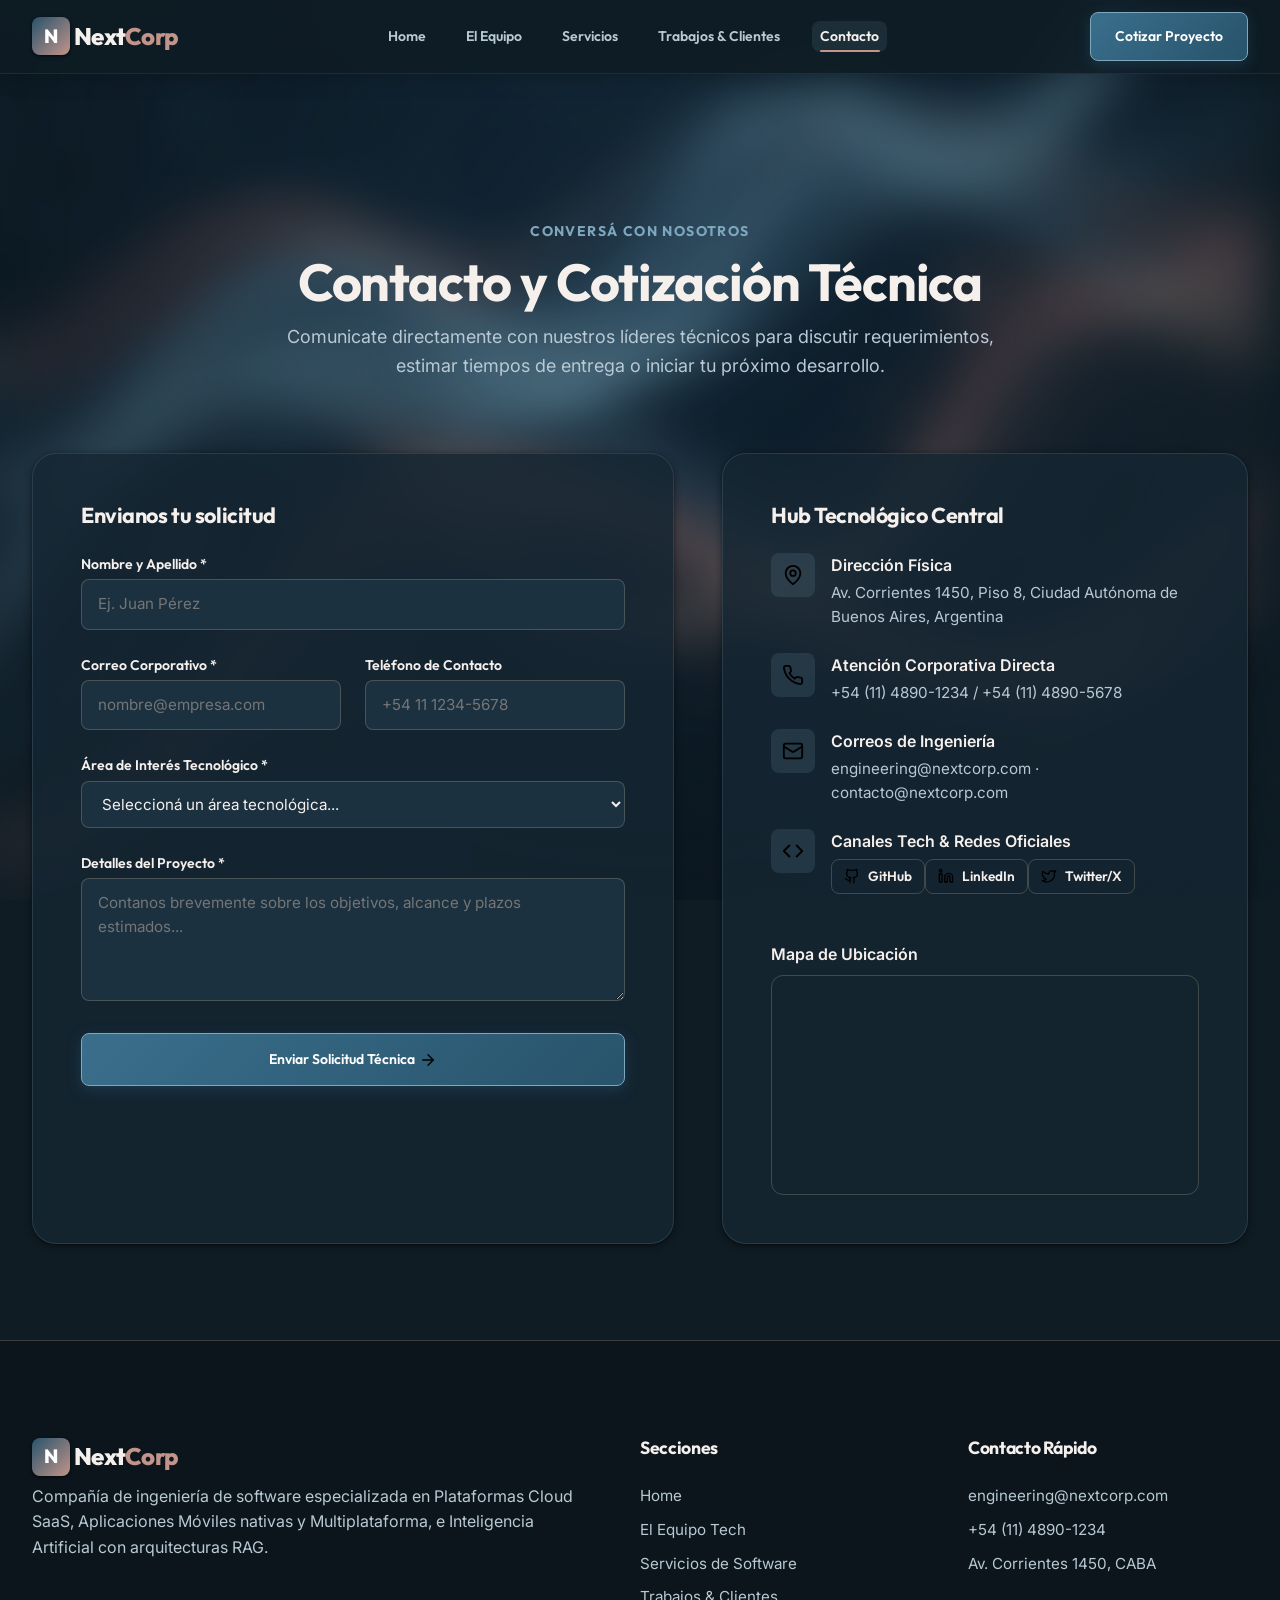
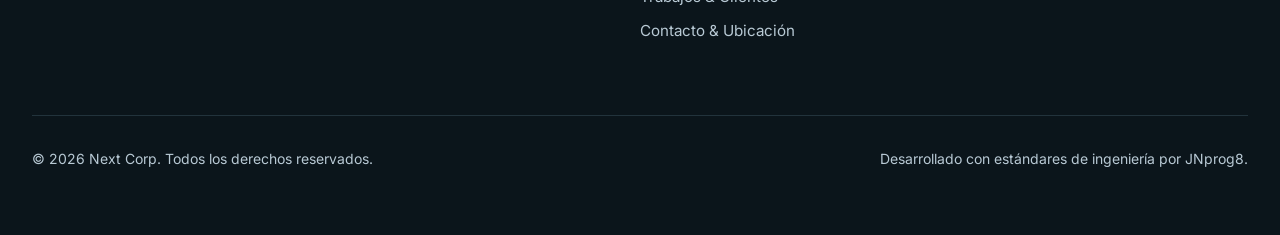
==== commit 2308e966: "portal web - Next Corp" ====
--- a/src/contacto.html
+++ b/src/contacto.html
@@ -98,37 +98,40 @@
 
               <div class="form-group">
                 <label for="contact-name" class="form-label">Nombre y Apellido *</label>
-                <input type="text" id="contact-name" name="name" class="form-control" placeholder="Ej. Juan Pérez" required>
-                <p class="form-error" data-error-for="contact-name"></p>
+                <input type="text" id="contact-name" name="name" class="form-control" placeholder="Ej. Juan Pérez" required aria-describedby="error-contact-name">
+                <p class="form-error" id="error-contact-name" data-error-for="contact-name" role="alert"></p>
               </div>
 
               <div class="grid grid--2-col" style="gap: var(--space-md);">
                 <div class="form-group">
                   <label for="contact-email" class="form-label">Correo Corporativo *</label>
-                  <input type="email" id="contact-email" name="email" class="form-control" placeholder="nombre@empresa.com" required>
-                  <p class="form-error" data-error-for="contact-email"></p>
+                  <input type="email" id="contact-email" name="email" class="form-control" placeholder="nombre@empresa.com" required aria-describedby="error-contact-email">
+                  <p class="form-error" id="error-contact-email" data-error-for="contact-email" role="alert"></p>
                 </div>
 
                 <div class="form-group">
                   <label for="contact-phone" class="form-label">Teléfono de Contacto</label>
-                  <input type="tel" id="contact-phone" name="phone" class="form-control" placeholder="+54 11 1234-5678">
+                  <input type="tel" id="contact-phone" name="phone" class="form-control" placeholder="+54 11 1234-5678" aria-describedby="error-contact-phone">
+                  <p class="form-error" id="error-contact-phone" data-error-for="contact-phone" role="alert"></p>
                 </div>
               </div>
 
               <div class="form-group">
-                <label for="contact-service" class="form-label">Área de Interés Tecnológico</label>
-                <select id="contact-service" name="service" class="form-control" style="background-color: var(--md-sys-color-surface-container);">
+                <label for="contact-service" class="form-label">Área de Interés Tecnológico *</label>
+                <select id="contact-service" name="service" class="form-control" style="background-color: var(--md-sys-color-surface-container);" required aria-describedby="error-contact-service">
+                  <option value="">Seleccioná un área tecnológica...</option>
                   <option value="web-cloud">Desarrollo Web & Plataformas Cloud SaaS</option>
                   <option value="mobile">Aplicaciones Móviles (iOS / Android)</option>
                   <option value="ai-data">Inteligencia Artificial, RAG & Data Engineering</option>
                   <option value="consulting">Auditoría de Arquitectura & Consultoría</option>
                 </select>
+                <p class="form-error" id="error-contact-service" data-error-for="contact-service" role="alert"></p>
               </div>
 
               <div class="form-group">
                 <label for="contact-message" class="form-label">Detalles del Proyecto *</label>
-                <textarea id="contact-message" name="message" rows="4" class="form-control" placeholder="Contanos brevemente sobre los objetivos, alcance y plazos estimados..." required></textarea>
-                <p class="form-error" data-error-for="contact-message"></p>
+                <textarea id="contact-message" name="message" rows="4" class="form-control" placeholder="Contanos brevemente sobre los objetivos, alcance y plazos estimados..." required aria-describedby="error-contact-message"></textarea>
+                <p class="form-error" id="error-contact-message" data-error-for="contact-message" role="alert"></p>
               </div>
 
               <button type="submit" class="btn btn--primary" style="width: 100%; padding-block: 0.9rem;">
@@ -188,6 +191,26 @@
                   <div>
                     <p class="contact-info-title">Correos de Ingeniería</p>
                     <p class="contact-info-text">engineering@nextcorp.com · contacto@nextcorp.com</p>
+                  </div>
+                </li>
+
+                <li class="contact-info-item">
+                  <div class="contact-info-icon" aria-hidden="true">
+                    <img src="assets/icons/code.svg" width="22" height="22" alt="">
+                  </div>
+                  <div>
+                    <p class="contact-info-title">Canales Tech & Redes Oficiales</p>
+                    <div class="flex gap-xs" style="margin-top: var(--space-2xs); flex-wrap: wrap;">
+                      <a href="https://github.com" target="_blank" rel="noopener noreferrer" class="btn btn--outline" style="padding: 0.35rem 0.75rem; font-size: 0.85rem;" aria-label="GitHub oficial de Next Corp">
+                        <img src="assets/icons/github.svg" width="16" height="16" alt="" aria-hidden="true" style="margin-right: 4px; vertical-align: middle;"> GitHub
+                      </a>
+                      <a href="https://linkedin.com" target="_blank" rel="noopener noreferrer" class="btn btn--outline" style="padding: 0.35rem 0.75rem; font-size: 0.85rem;" aria-label="LinkedIn corporativo de Next Corp">
+                        <img src="assets/icons/linkedin.svg" width="16" height="16" alt="" aria-hidden="true" style="margin-right: 4px; vertical-align: middle;"> LinkedIn
+                      </a>
+                      <a href="https://twitter.com" target="_blank" rel="noopener noreferrer" class="btn btn--outline" style="padding: 0.35rem 0.75rem; font-size: 0.85rem;" aria-label="Twitter X oficial de Next Corp">
+                        <img src="assets/icons/twitter.svg" width="16" height="16" alt="" aria-hidden="true" style="margin-right: 4px; vertical-align: middle;"> Twitter/X
+                      </a>
+                    </div>
                   </div>
                 </li>
               </ul>
--- a/src/css/base.css
+++ b/src/css/base.css
@@ -168,6 +168,11 @@
   border-width: 0;
 }
 
+/* Utilidad global de visibilidad para filtros y componentes */
+.is-hidden {
+  display: none !important;
+}
+
 /* Badges y Eyebrows */
 .eyebrow {
   display: inline-flex;
--- a/src/css/components.css
+++ b/src/css/components.css
@@ -573,7 +573,19 @@
   width: 100%;
   height: 100%;
   object-fit: cover;
+  object-position: center top;
+  transform-origin: center top;
   transition: transform var(--transition-slow);
+}
+
+.team-card__image--top {
+  object-position: center top;
+}
+
+.team-card__image--anderson,
+.team-card__image--neo {
+  object-position: center 35%;
+  transform-origin: center 35%;
 }
 
 .team-card:hover .team-card__image {
@@ -747,6 +759,10 @@
   transform: translateY(-6px);
   box-shadow: var(--elevation-4), var(--glow-primary);
   border-color: var(--color-tertiary);
+}
+
+.project-card.is-filtered-in {
+  animation: fadeIn 0.35s cubic-bezier(0.4, 0, 0.2, 1) forwards;
 }
 
 .project-card__image-wrap {
@@ -944,6 +960,11 @@
 
 .form-control.is-invalid {
   border-color: var(--color-error);
+  box-shadow: 0 0 0 1px var(--color-error);
+}
+
+.form-control.is-valid {
+  border-color: #52b788;
 }
 
 .form-error {
@@ -970,6 +991,13 @@
   background: var(--color-success-bg);
   color: var(--color-success);
   border: 1px solid var(--color-success);
+}
+
+.form-status.is-error {
+  display: block;
+  background: rgba(224, 86, 36, 0.15);
+  color: #ff8566;
+  border: 1px solid var(--color-error);
 }
 
 .contact-info-list {
